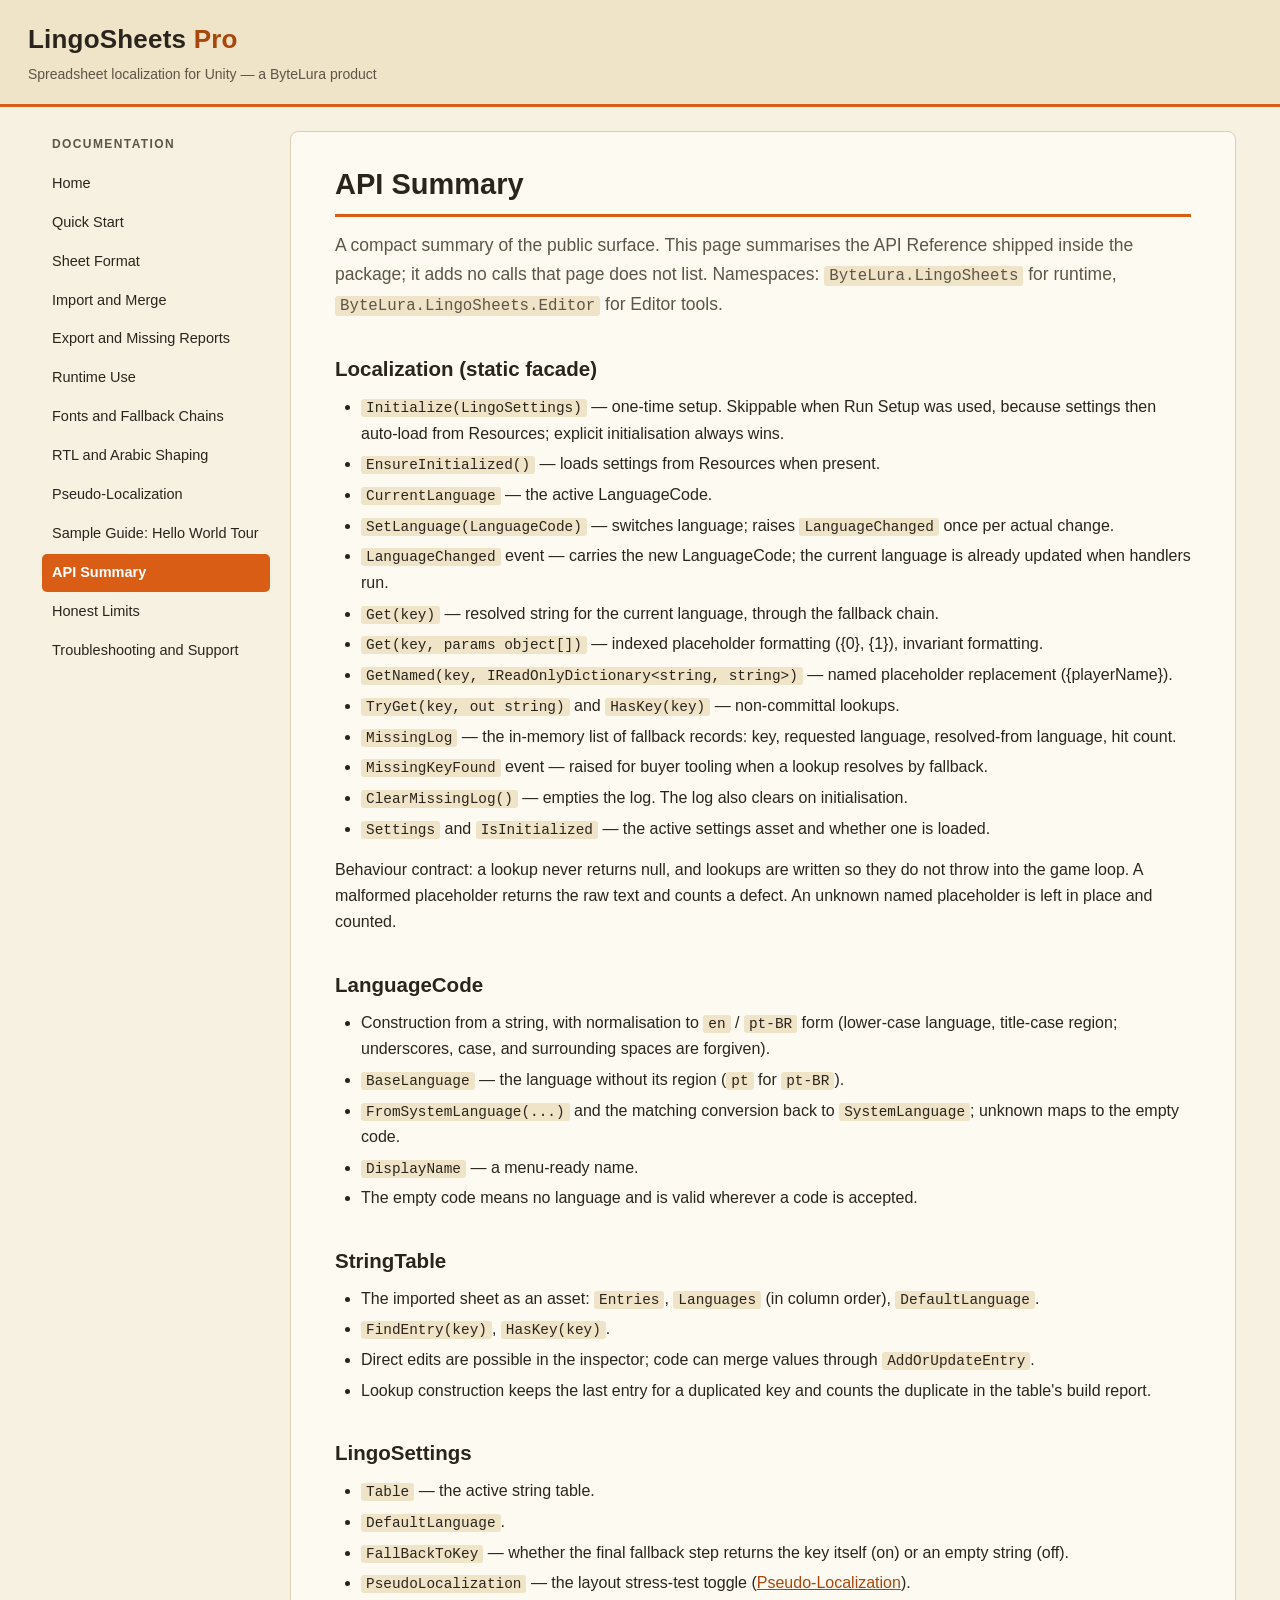
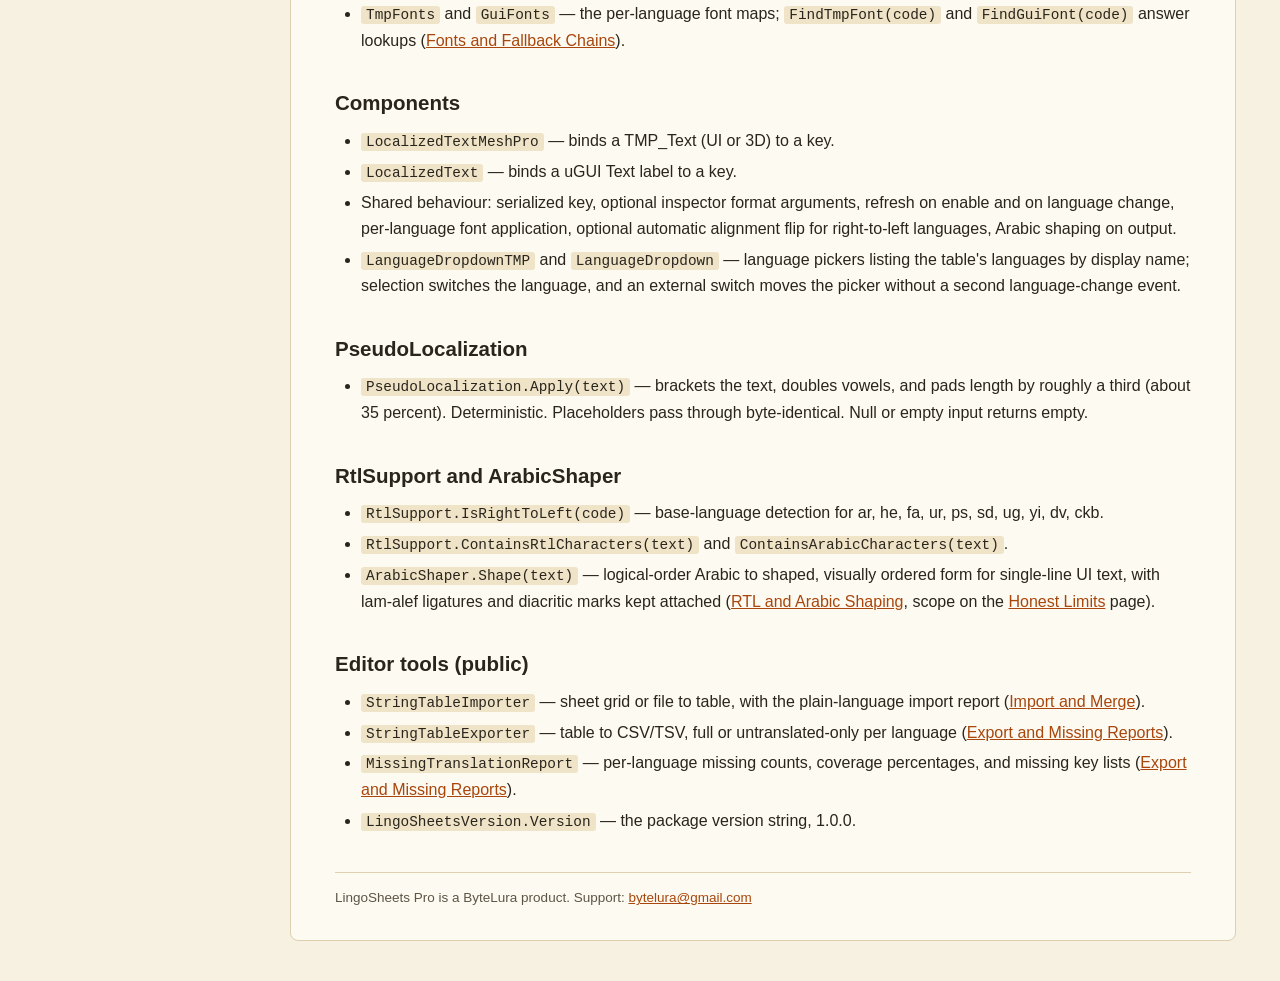
==== api-summary.html @ fd56d23b "ByteLura documentation site — initial publish" ====
<!DOCTYPE html>
<html lang="en">
<head>
<meta charset="utf-8">
<meta name="viewport" content="width=device-width, initial-scale=1">
<title>API Summary — LingoSheets Pro Documentation</title>
<link rel="stylesheet" href="style.css">
</head>
<body>
<header class="site-header">
<div class="site-title">LingoSheets <span>Pro</span></div>
<div class="site-tag">Spreadsheet localization for Unity — a ByteLura product</div>
</header>
<div class="layout">
<nav class="sidebar"><div class="nav-heading">Documentation</div><a href="index.html">Home</a><a href="quick-start.html">Quick Start</a><a href="sheet-format.html">Sheet Format</a><a href="import-and-merge.html">Import and Merge</a><a href="export-and-missing-reports.html">Export and Missing Reports</a><a href="runtime-use.html">Runtime Use</a><a href="fonts-and-fallback-chains.html">Fonts and Fallback Chains</a><a href="rtl-and-arabic-shaping.html">RTL and Arabic Shaping</a><a href="pseudo-localization.html">Pseudo-Localization</a><a href="sample-guide.html">Sample Guide: Hello World Tour</a><a href="api-summary.html" class="active">API Summary</a><a href="honest-limits.html">Honest Limits</a><a href="troubleshooting-and-support.html">Troubleshooting and Support</a></nav>
<main>
<h1>API Summary</h1>
<p class="lede">A compact summary of the public surface. This page summarises the API Reference shipped inside the package; it adds no calls that page does not list. Namespaces: <code>ByteLura.LingoSheets</code> for runtime, <code>ByteLura.LingoSheets.Editor</code> for Editor tools.</p>

<h2>Localization (static facade)</h2>
<ul>
<li><code>Initialize(LingoSettings)</code> — one-time setup. Skippable when Run Setup was used, because settings then auto-load from Resources; explicit initialisation always wins.</li>
<li><code>EnsureInitialized()</code> — loads settings from Resources when present.</li>
<li><code>CurrentLanguage</code> — the active LanguageCode.</li>
<li><code>SetLanguage(LanguageCode)</code> — switches language; raises <code>LanguageChanged</code> once per actual change.</li>
<li><code>LanguageChanged</code> event — carries the new LanguageCode; the current language is already updated when handlers run.</li>
<li><code>Get(key)</code> — resolved string for the current language, through the fallback chain.</li>
<li><code>Get(key, params object[])</code> — indexed placeholder formatting ({0}, {1}), invariant formatting.</li>
<li><code>GetNamed(key, IReadOnlyDictionary&lt;string, string&gt;)</code> — named placeholder replacement ({playerName}).</li>
<li><code>TryGet(key, out string)</code> and <code>HasKey(key)</code> — non-committal lookups.</li>
<li><code>MissingLog</code> — the in-memory list of fallback records: key, requested language, resolved-from language, hit count.</li>
<li><code>MissingKeyFound</code> event — raised for buyer tooling when a lookup resolves by fallback.</li>
<li><code>ClearMissingLog()</code> — empties the log. The log also clears on initialisation.</li>
<li><code>Settings</code> and <code>IsInitialized</code> — the active settings asset and whether one is loaded.</li>
</ul>
<p>Behaviour contract: a lookup never returns null, and lookups are written so they do not throw into the game loop. A malformed placeholder returns the raw text and counts a defect. An unknown named placeholder is left in place and counted.</p>

<h2>LanguageCode</h2>
<ul>
<li>Construction from a string, with normalisation to <code>en</code> / <code>pt-BR</code> form (lower-case language, title-case region; underscores, case, and surrounding spaces are forgiven).</li>
<li><code>BaseLanguage</code> — the language without its region (<code>pt</code> for <code>pt-BR</code>).</li>
<li><code>FromSystemLanguage(...)</code> and the matching conversion back to <code>SystemLanguage</code>; unknown maps to the empty code.</li>
<li><code>DisplayName</code> — a menu-ready name.</li>
<li>The empty code means no language and is valid wherever a code is accepted.</li>
</ul>

<h2>StringTable</h2>
<ul>
<li>The imported sheet as an asset: <code>Entries</code>, <code>Languages</code> (in column order), <code>DefaultLanguage</code>.</li>
<li><code>FindEntry(key)</code>, <code>HasKey(key)</code>.</li>
<li>Direct edits are possible in the inspector; code can merge values through <code>AddOrUpdateEntry</code>.</li>
<li>Lookup construction keeps the last entry for a duplicated key and counts the duplicate in the table's build report.</li>
</ul>

<h2>LingoSettings</h2>
<ul>
<li><code>Table</code> — the active string table.</li>
<li><code>DefaultLanguage</code>.</li>
<li><code>FallBackToKey</code> — whether the final fallback step returns the key itself (on) or an empty string (off).</li>
<li><code>PseudoLocalization</code> — the layout stress-test toggle (<a href="pseudo-localization.html">Pseudo-Localization</a>).</li>
<li><code>TmpFonts</code> and <code>GuiFonts</code> — the per-language font maps; <code>FindTmpFont(code)</code> and <code>FindGuiFont(code)</code> answer lookups (<a href="fonts-and-fallback-chains.html">Fonts and Fallback Chains</a>).</li>
</ul>

<h2>Components</h2>
<ul>
<li><code>LocalizedTextMeshPro</code> — binds a TMP_Text (UI or 3D) to a key.</li>
<li><code>LocalizedText</code> — binds a uGUI Text label to a key.</li>
<li>Shared behaviour: serialized key, optional inspector format arguments, refresh on enable and on language change, per-language font application, optional automatic alignment flip for right-to-left languages, Arabic shaping on output.</li>
<li><code>LanguageDropdownTMP</code> and <code>LanguageDropdown</code> — language pickers listing the table's languages by display name; selection switches the language, and an external switch moves the picker without a second language-change event.</li>
</ul>

<h2>PseudoLocalization</h2>
<ul>
<li><code>PseudoLocalization.Apply(text)</code> — brackets the text, doubles vowels, and pads length by roughly a third (about 35 percent). Deterministic. Placeholders pass through byte-identical. Null or empty input returns empty.</li>
</ul>

<h2>RtlSupport and ArabicShaper</h2>
<ul>
<li><code>RtlSupport.IsRightToLeft(code)</code> — base-language detection for ar, he, fa, ur, ps, sd, ug, yi, dv, ckb.</li>
<li><code>RtlSupport.ContainsRtlCharacters(text)</code> and <code>ContainsArabicCharacters(text)</code>.</li>
<li><code>ArabicShaper.Shape(text)</code> — logical-order Arabic to shaped, visually ordered form for single-line UI text, with lam-alef ligatures and diacritic marks kept attached (<a href="rtl-and-arabic-shaping.html">RTL and Arabic Shaping</a>, scope on the <a href="honest-limits.html">Honest Limits</a> page).</li>
</ul>

<h2>Editor tools (public)</h2>
<ul>
<li><code>StringTableImporter</code> — sheet grid or file to table, with the plain-language import report (<a href="import-and-merge.html">Import and Merge</a>).</li>
<li><code>StringTableExporter</code> — table to CSV/TSV, full or untranslated-only per language (<a href="export-and-missing-reports.html">Export and Missing Reports</a>).</li>
<li><code>MissingTranslationReport</code> — per-language missing counts, coverage percentages, and missing key lists (<a href="export-and-missing-reports.html">Export and Missing Reports</a>).</li>
<li><code>LingoSheetsVersion.Version</code> — the package version string, 1.0.0.</li>
</ul>
<footer class="page-footer">LingoSheets Pro is a ByteLura product. Support: <a href="mailto:bytelura@gmail.com">bytelura@gmail.com</a></footer>
</main>
</div>
</body>
</html>
---- style.css ----
:root{
  --parchment:#f7f1e2;
  --parchment-deep:#efe3c8;
  --paper:#fdfaf2;
  --ink:#2a251c;
  --ink-soft:#5d5545;
  --accent:#d95d14;
  --accent-dark:#a8460c;
  --line:#ddcfb0;
  --code-bg:#2c261e;
  --code-text:#f4ead3;
}
*{box-sizing:border-box}
html{scroll-behavior:smooth}
body{
  margin:0;background:var(--parchment);color:var(--ink);
  font-family:"Segoe UI",-apple-system,BlinkMacSystemFont,"Helvetica Neue",Arial,sans-serif;
  font-size:16px;line-height:1.65;
}
.site-header{
  background:var(--parchment-deep);
  border-bottom:3px solid var(--accent);
  padding:18px 28px;
}
.site-title{font-size:26px;font-weight:700;letter-spacing:.2px}
.site-title span{color:var(--accent-dark)}
.site-tag{color:var(--ink-soft);font-size:14px;margin-top:2px}
.layout{display:flex;max-width:1240px;margin:0 auto;align-items:flex-start}
.sidebar{
  flex:0 0 264px;width:264px;padding:24px 14px 40px 22px;
  position:sticky;top:0;max-height:100vh;overflow-y:auto;
}
.sidebar .nav-heading{
  font-size:12px;font-weight:700;letter-spacing:1.4px;text-transform:uppercase;
  color:var(--ink-soft);margin:4px 10px 10px;
}
.sidebar a{
  display:block;padding:7px 10px;margin:1px 0;color:var(--ink);
  text-decoration:none;border-radius:5px;font-size:14.5px;
}
.sidebar a:hover{background:var(--parchment-deep)}
.sidebar a.active{background:var(--accent);color:#fff;font-weight:600}
main{
  flex:1;min-width:0;background:var(--paper);
  margin:24px 24px 40px 6px;padding:34px 44px 30px;
  border:1px solid var(--line);border-radius:8px;
}
h1{font-size:29px;line-height:1.25;margin:0 0 14px;padding-bottom:12px;border-bottom:3px solid var(--accent)}
h2{font-size:20.5px;margin:32px 0 8px;color:var(--ink)}
h3{font-size:17px;margin:22px 0 6px}
p{margin:8px 0 12px}
.lede{font-size:17.5px;color:var(--ink-soft)}
ul,ol{margin:8px 0 14px;padding-left:26px}
li{margin:4px 0}
a{color:var(--accent-dark)}
code{
  font-family:Consolas,"Liberation Mono","Courier New",monospace;
  background:var(--parchment-deep);padding:1px 5px;border-radius:3px;font-size:.9em;
}
pre{
  background:var(--code-bg);color:var(--code-text);
  padding:15px 18px;border-radius:7px;overflow-x:auto;
  font-size:13.5px;line-height:1.55;margin:12px 0 18px;
}
pre code{background:none;padding:0;color:inherit;font-size:inherit}
table{border-collapse:collapse;margin:12px 0 18px;width:100%;font-size:14.5px}
th,td{border:1px solid var(--line);padding:8px 11px;text-align:left;vertical-align:top}
th{background:var(--parchment-deep)}
blockquote{
  margin:12px 0;padding:10px 16px;border-left:4px solid var(--accent);
  background:var(--parchment);color:var(--ink-soft);
}
.doc-hero{
  display:block;max-width:100%;height:auto;
  border:1px solid var(--line);border-radius:8px;
}
.doc-shot{margin:18px 0}
.doc-shot img{
  display:block;max-width:100%;height:auto;
  border:1px solid var(--line);border-radius:8px;
}
.doc-shot figcaption{
  color:var(--ink-soft);font-size:13.5px;margin-top:7px;
}
.page-footer{
  margin-top:38px;padding-top:14px;border-top:1px solid var(--line);
  color:var(--ink-soft);font-size:13.5px;
}
@media (max-width:840px){
  .layout{flex-direction:column}
  .sidebar{position:static;width:auto;flex:none;max-height:none;padding:16px 18px 6px}
  main{margin:10px 12px 28px;padding:24px 20px}
  .site-header{padding:14px 18px}
}
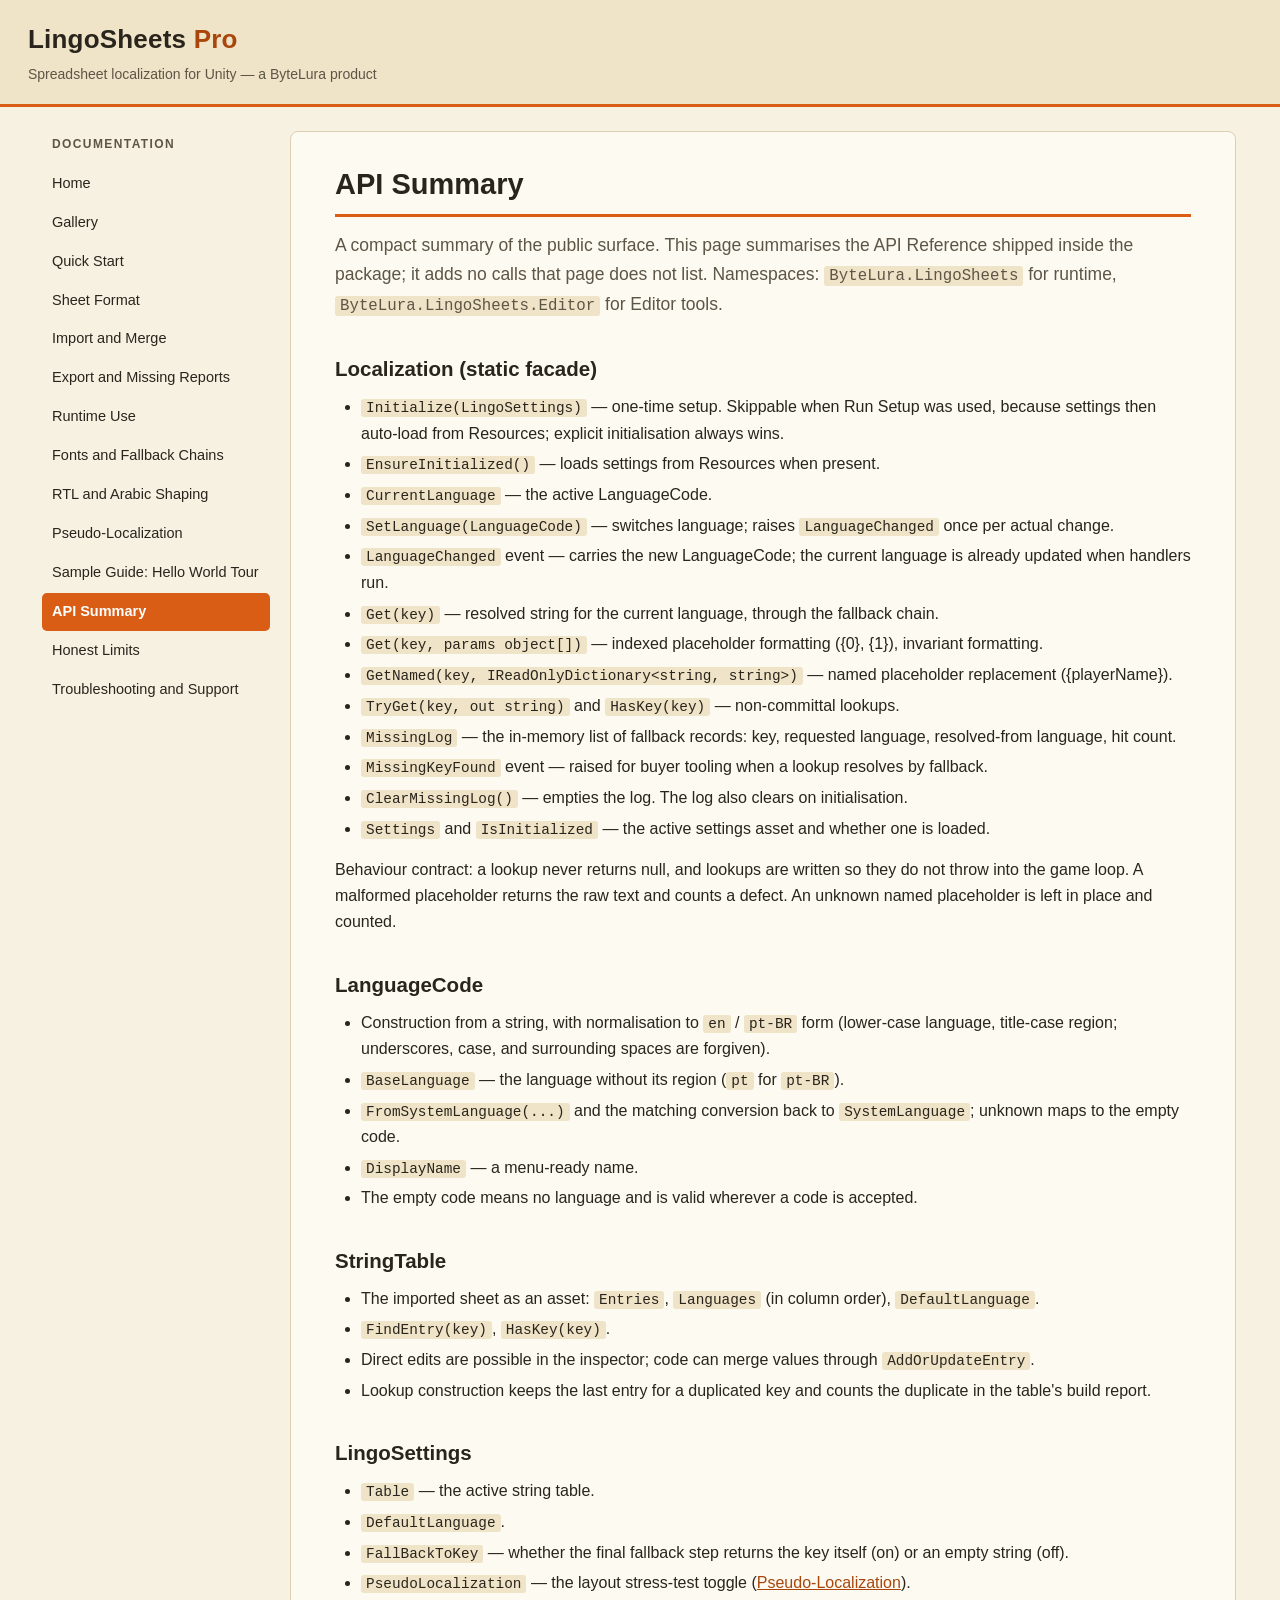
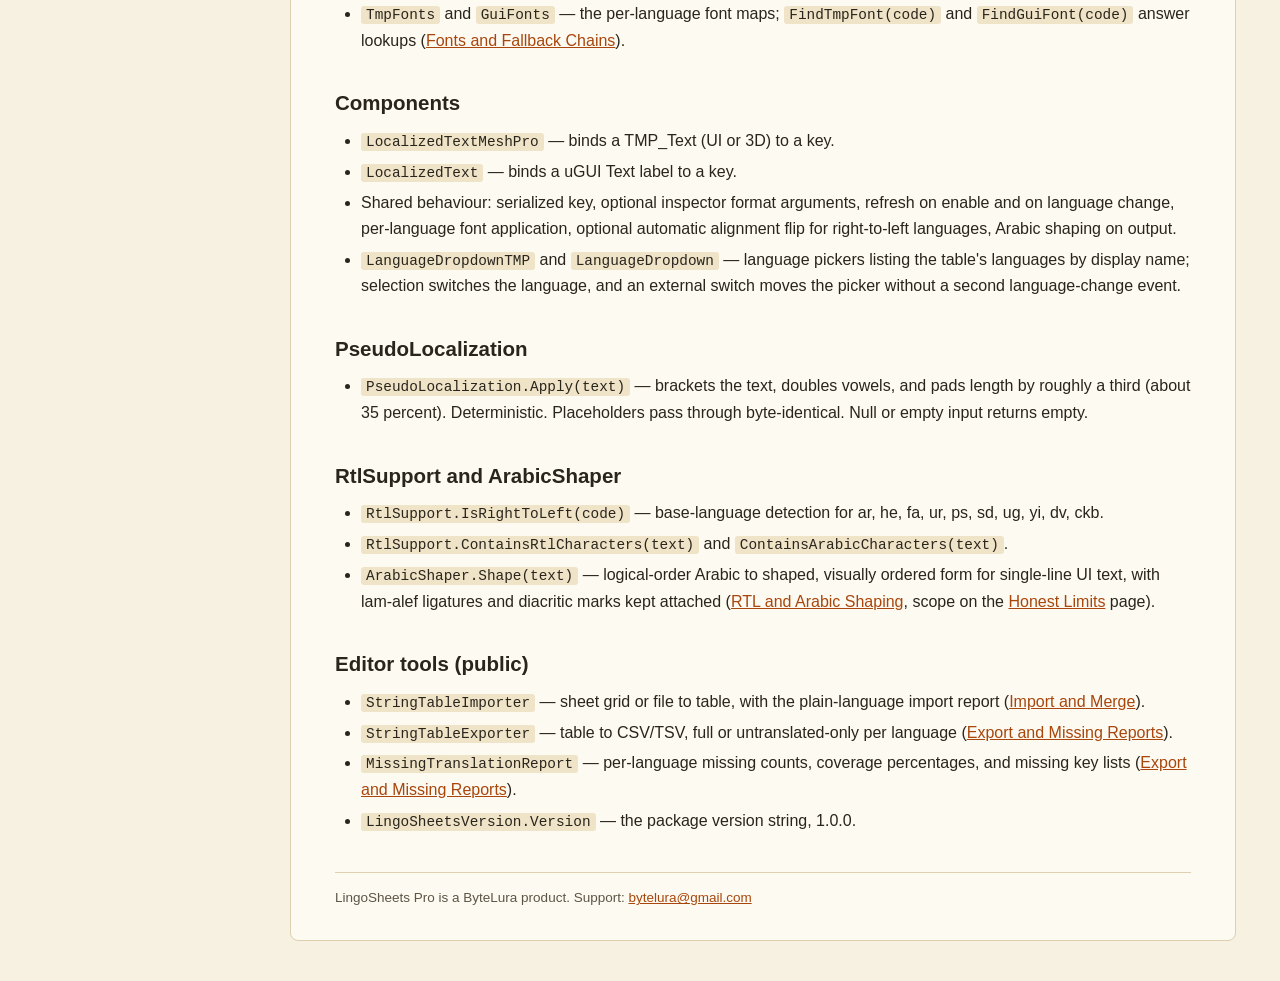
==== commit 914e2ccd: "Add Gallery page with 15 showcase frames New gallery.html following the site pattern (header/sidebar" ====
--- a/api-summary.html
+++ b/api-summary.html
@@ -12,7 +12,7 @@
 <div class="site-tag">Spreadsheet localization for Unity — a ByteLura product</div>
 </header>
 <div class="layout">
-<nav class="sidebar"><div class="nav-heading">Documentation</div><a href="index.html">Home</a><a href="quick-start.html">Quick Start</a><a href="sheet-format.html">Sheet Format</a><a href="import-and-merge.html">Import and Merge</a><a href="export-and-missing-reports.html">Export and Missing Reports</a><a href="runtime-use.html">Runtime Use</a><a href="fonts-and-fallback-chains.html">Fonts and Fallback Chains</a><a href="rtl-and-arabic-shaping.html">RTL and Arabic Shaping</a><a href="pseudo-localization.html">Pseudo-Localization</a><a href="sample-guide.html">Sample Guide: Hello World Tour</a><a href="api-summary.html" class="active">API Summary</a><a href="honest-limits.html">Honest Limits</a><a href="troubleshooting-and-support.html">Troubleshooting and Support</a></nav>
+<nav class="sidebar"><div class="nav-heading">Documentation</div><a href="index.html">Home</a><a href="gallery.html">Gallery</a><a href="quick-start.html">Quick Start</a><a href="sheet-format.html">Sheet Format</a><a href="import-and-merge.html">Import and Merge</a><a href="export-and-missing-reports.html">Export and Missing Reports</a><a href="runtime-use.html">Runtime Use</a><a href="fonts-and-fallback-chains.html">Fonts and Fallback Chains</a><a href="rtl-and-arabic-shaping.html">RTL and Arabic Shaping</a><a href="pseudo-localization.html">Pseudo-Localization</a><a href="sample-guide.html">Sample Guide: Hello World Tour</a><a href="api-summary.html" class="active">API Summary</a><a href="honest-limits.html">Honest Limits</a><a href="troubleshooting-and-support.html">Troubleshooting and Support</a></nav>
 <main>
 <h1>API Summary</h1>
 <p class="lede">A compact summary of the public surface. This page summarises the API Reference shipped inside the package; it adds no calls that page does not list. Namespaces: <code>ByteLura.LingoSheets</code> for runtime, <code>ByteLura.LingoSheets.Editor</code> for Editor tools.</p>
